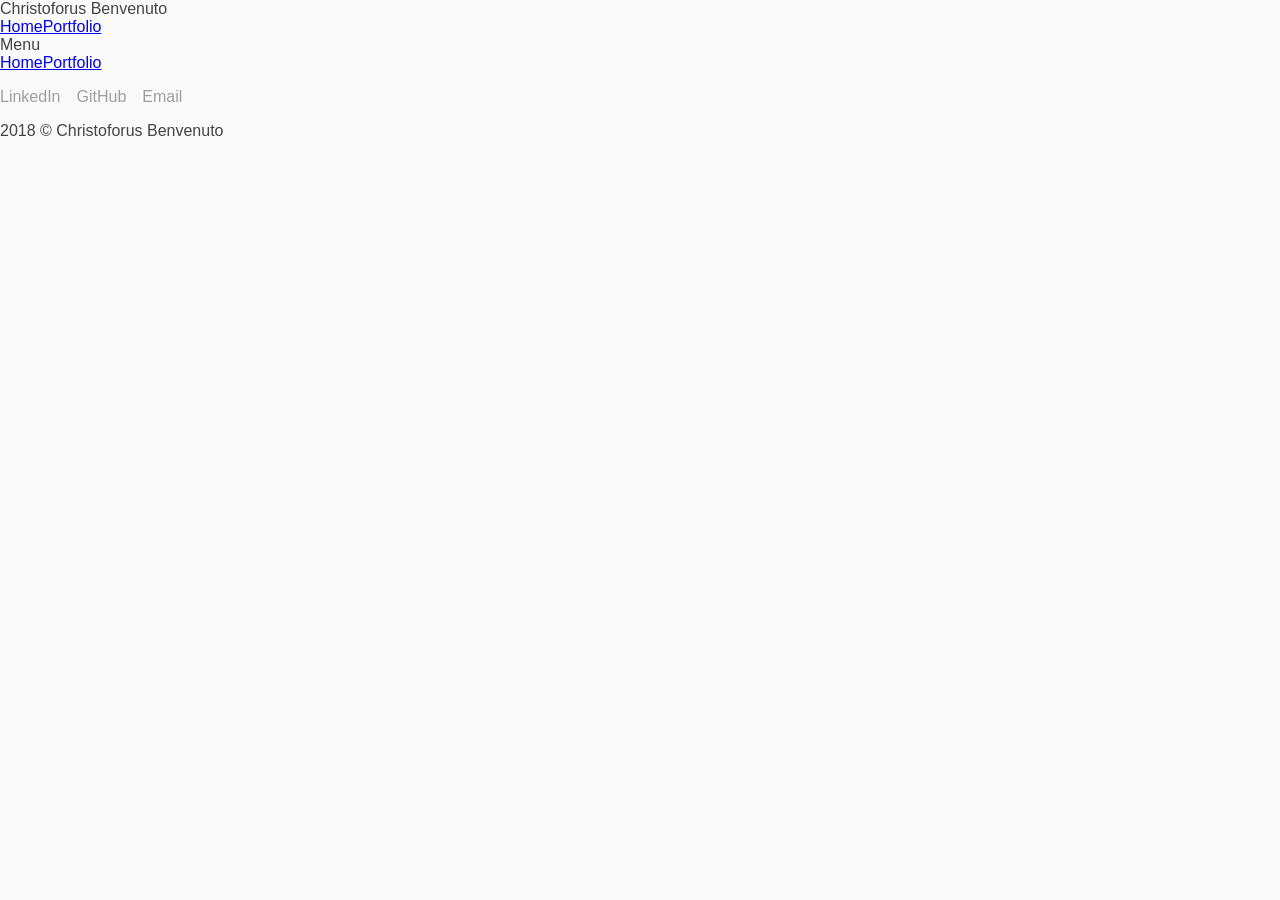
==== index.html @ 1dd7397f "feat: add initial build" ====
<!DOCTYPE html><html lang="en"><head><meta charset="utf-8"><title>C. Benvenuto</title><meta name="viewport" content="width=device-width,initial-scale=1"><meta name="mobile-web-app-capable" content="yes"><meta name="apple-mobile-web-app-capable" content="yes"><link rel="manifest" href="/manifest.json"><meta name="theme-color" content="#BF360C"><link rel="shortcut icon" href="/favicon.ico"><link href="/style.23d92.css" rel="stylesheet"></head><body><div id="app"><div class="mdl-layout mdl-js-layout mdl-layout--fixed-header"><header class="header__2isiY mdl-layout__header"><div class="mdl-layout__header-row"><span class="mdl-layout-title">Christoforus Benvenuto</span><div class="mdl-layout-spacer"></div><nav class="mdl-navigation mdl-layout--large-screen-only"><a href="/" class="mdl-navigation__link active">Home</a><a href="/portfolio" class="mdl-navigation__link">Portfolio</a></nav></div></header><div class="drawer__2vmbW mdl-layout__drawer"><span class="mdl-layout-title">Menu</span><nav class="mdl-navigation"><a href="/" class="mdl-navigation__link active">Home</a><a href="/portfolio" class="mdl-navigation__link">Portfolio</a></nav></div><main class="content__1Eh31 mdl-layout__content"><div class="home__MseGd"><h2></h2><h2><div></div><div></div></h2><div class="homeActions__1xoIR"><a href="/portfolio" class><button class="button__jQNF7 undefined mdl-button mdl-js-button mdl-button--raised mdl-button--colored">View Portfolio</button></a><a href="/assets/documents/resume.pdf" target="_blank" rel="noopener noreferrer"><button class="button__jQNF7 undefined mdl-button mdl-js-button mdl-button--raised mdl-button--colored">View Resume</button></a></div></div></main><footer class="footer__32rMb mdl-mega-footer"><div class="mdl-mega-footer__top-section"><div class="mdl-mega-footer__left-section"><a href="https://www.linkedin.com/in/cbenv" target="_blank" rel="noopener noreferrer">LinkedIn</a><a href="https://github.com/cbenv" target="_blank" rel="noopener noreferrer">GitHub</a><a href="mailto:christoforus@benvenuto.me">Email</a></div><div class="mdl-mega-footer__right-section">2018 © Christoforus Benvenuto</div></div></footer></div></div><script defer="defer" src="/bundle.7f06c.js"></script><script>window.fetch||document.write('<script src="/polyfills.62061.js"><\/script>')</script></body></html>
---- style.23d92.css ----
body,html{height:100%;width:100%;padding:0;margin:0;background:#fafafa;font-family:Helvetica Neue,arial,sans-serif;font-weight:400;color:#444;-webkit-font-smoothing:antialiased;-moz-osx-font-smoothing:grayscale}*{-webkit-box-sizing:border-box;box-sizing:border-box}#app{height:100%}.header__2isiY.mdl-layout__header a.active,.header__2isiY.mdl-layout__header a:hover{background-color:rgba(0,0,0,.2)}.header__2isiY.mdl-layout__header a.active{background-color:rgba(0,0,0,.4)}.drawer__2vmbW.mdl-layout__drawer .active{background-color:#e0e0e0}.footer__32rMb.mdl-mega-footer .mdl-mega-footer__left-section a{margin-right:16px;text-decoration:none;color:#9e9e9e}.footer__32rMb.mdl-mega-footer .mdl-mega-footer__right-section{margin-bottom:0}@media screen and (min-width:760px){.footer__32rMb.mdl-mega-footer .mdl-mega-footer__left-section,.footer__32rMb.mdl-mega-footer .mdl-mega-footer__right-section{margin-top:16px;margin-bottom:16px}}@media screen and (min-width:1025px){.content__1Eh31.mdl-layout__content{width:984px;margin:auto}}.home__MseGd{padding:20px;width:100%;margin:0;position:absolute;top:50%;left:50%;-webkit-transform:translate(-50%,-50%);-ms-transform:translate(-50%,-50%);transform:translate(-50%,-50%)}.homeActions__1xoIR{-webkit-transition:opacity 1.2s;transition:opacity 1.2s;opacity:0}.homeActions__1xoIR .mdl-button{margin-right:12px}.card__2a8Ev.mdl-card{width:100%;margin-bottom:16px;min-height:unset}.card__2a8Ev.mdl-card .mdl-card__title a{text-decoration:none}.card__2a8Ev.mdl-card .mdl-card__chips{padding:0 16px}.card__2a8Ev.mdl-card .mdl-card__supporting-text{width:100%}.chip__2MYTV.mdl-chip{margin-right:6px}.portfolio__2ny0K{padding:20px;min-height:100%;width:100%}.portfolio__2ny0K .viewResumeButton__2ju3r{display:block;margin-left:auto;margin-right:0}.portfolio__2ny0K .viewResumeLink__306VG{text-decoration:none}
/*# sourceMappingURL=style.23d92.css.map*/
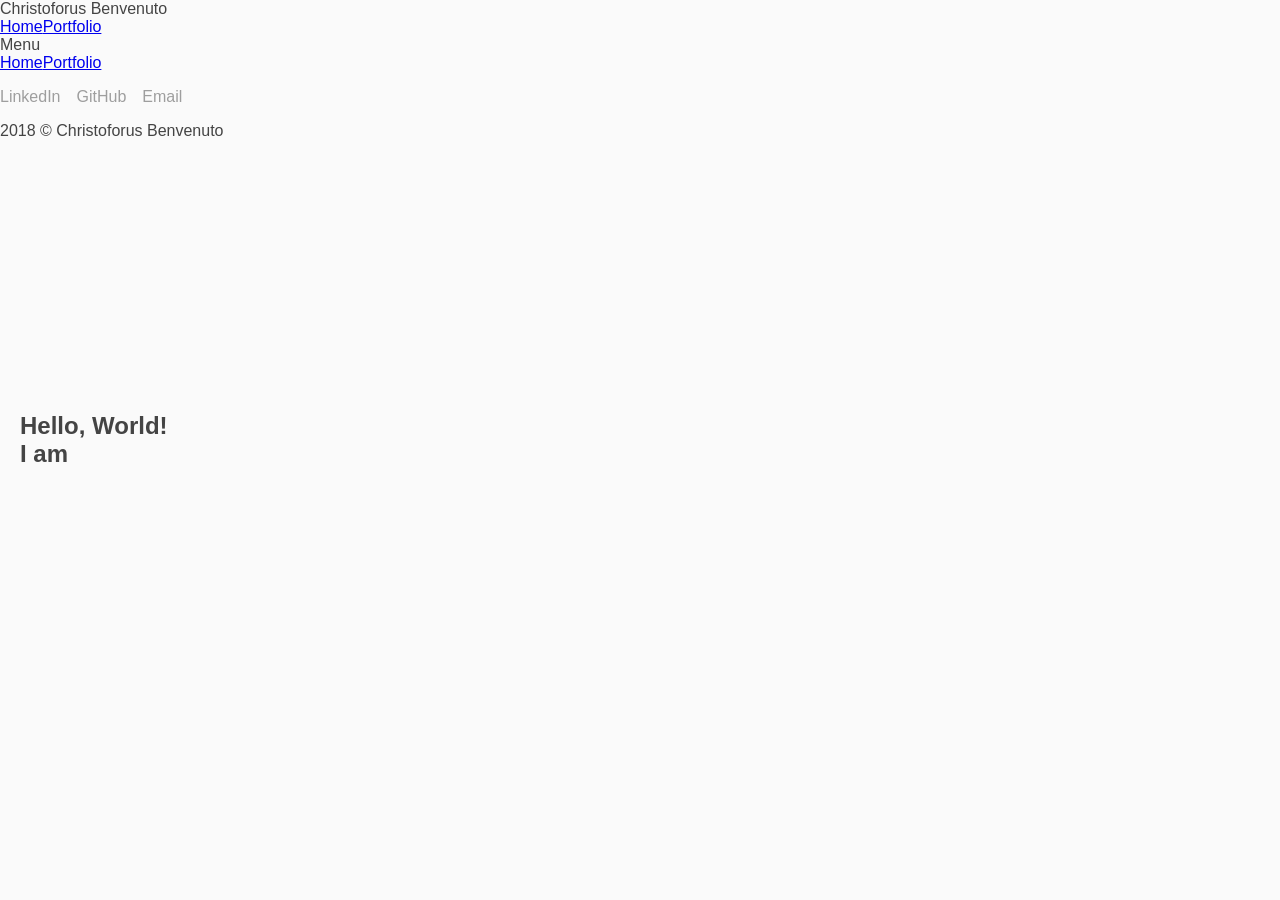
==== commit 1314808b: "feat: update version" ====
--- a/index.html
+++ b/index.html
@@ -1 +1 @@
-<!DOCTYPE html><html lang="en"><head><meta charset="utf-8"><title>C. Benvenuto</title><meta name="viewport" content="width=device-width,initial-scale=1"><meta name="mobile-web-app-capable" content="yes"><meta name="apple-mobile-web-app-capable" content="yes"><link rel="manifest" href="/manifest.json"><meta name="theme-color" content="#BF360C"><link rel="shortcut icon" href="/favicon.ico"><link href="/style.23d92.css" rel="stylesheet"></head><body><div id="app"><div class="mdl-layout mdl-js-layout mdl-layout--fixed-header"><header class="header__2isiY mdl-layout__header"><div class="mdl-layout__header-row"><span class="mdl-layout-title">Christoforus Benvenuto</span><div class="mdl-layout-spacer"></div><nav class="mdl-navigation mdl-layout--large-screen-only"><a href="/" class="mdl-navigation__link active">Home</a><a href="/portfolio" class="mdl-navigation__link">Portfolio</a></nav></div></header><div class="drawer__2vmbW mdl-layout__drawer"><span class="mdl-layout-title">Menu</span><nav class="mdl-navigation"><a href="/" class="mdl-navigation__link active">Home</a><a href="/portfolio" class="mdl-navigation__link">Portfolio</a></nav></div><main class="content__1Eh31 mdl-layout__content"><div class="home__MseGd"><h2></h2><h2><div></div><div></div></h2><div class="homeActions__1xoIR"><a href="/portfolio" class><button class="button__jQNF7 undefined mdl-button mdl-js-button mdl-button--raised mdl-button--colored">View Portfolio</button></a><a href="/assets/documents/resume.pdf" target="_blank" rel="noopener noreferrer"><button class="button__jQNF7 undefined mdl-button mdl-js-button mdl-button--raised mdl-button--colored">View Resume</button></a></div></div></main><footer class="footer__32rMb mdl-mega-footer"><div class="mdl-mega-footer__top-section"><div class="mdl-mega-footer__left-section"><a href="https://www.linkedin.com/in/cbenv" target="_blank" rel="noopener noreferrer">LinkedIn</a><a href="https://github.com/cbenv" target="_blank" rel="noopener noreferrer">GitHub</a><a href="mailto:christoforus@benvenuto.me">Email</a></div><div class="mdl-mega-footer__right-section">2018 © Christoforus Benvenuto</div></div></footer></div></div><script defer="defer" src="/bundle.7f06c.js"></script><script>window.fetch||document.write('<script src="/polyfills.62061.js"><\/script>')</script></body></html>+<!DOCTYPE html><html lang="en"><head><meta charset="utf-8"><title>C. Benvenuto</title><meta name="viewport" content="width=device-width,initial-scale=1"><meta name="mobile-web-app-capable" content="yes"><meta name="apple-mobile-web-app-capable" content="yes"><link rel="manifest" href="/manifest.json"><meta name="theme-color" content="#BF360C"><link rel="shortcut icon" href="/favicon.ico"><link href="/style.23d92.css" rel="stylesheet"></head><body><div id="app"><div class="mdl-layout mdl-js-layout mdl-layout--fixed-header"><header class="header__2isiY mdl-layout__header"><div class="mdl-layout__header-row"><span class="mdl-layout-title">Christoforus Benvenuto</span><div class="mdl-layout-spacer"></div><nav class="mdl-navigation mdl-layout--large-screen-only"><a href="/" class="mdl-navigation__link active">Home</a><a href="/portfolio" class="mdl-navigation__link">Portfolio</a></nav></div></header><div class="drawer__2vmbW mdl-layout__drawer"><span class="mdl-layout-title">Menu</span><nav class="mdl-navigation"><a href="/" class="mdl-navigation__link active">Home</a><a href="/portfolio" class="mdl-navigation__link">Portfolio</a></nav></div><main class="content__1Eh31 mdl-layout__content"><div class="home__MseGd"><h2></h2><h2><div></div><div></div></h2><div class="homeActions__1xoIR"><a href="/portfolio" class><button class="button__jQNF7 undefined mdl-button mdl-js-button mdl-button--raised mdl-button--colored">View Portfolio</button></a><a href="/assets/documents/resume.pdf" target="_blank" rel="noopener noreferrer"><button class="button__jQNF7 undefined mdl-button mdl-js-button mdl-button--raised mdl-button--colored">View Resume</button></a></div></div></main><footer class="footer__32rMb mdl-mega-footer"><div class="mdl-mega-footer__top-section"><div class="mdl-mega-footer__left-section"><a href="https://www.linkedin.com/in/cbenv" target="_blank" rel="noopener noreferrer">LinkedIn</a><a href="https://github.com/cbenv" target="_blank" rel="noopener noreferrer">GitHub</a><a href="mailto:christoforus@benvenuto.me">Email</a></div><div class="mdl-mega-footer__right-section">2018 © Christoforus Benvenuto</div></div></footer></div></div><script defer="defer" src="/bundle.89a62.js"></script><script>window.fetch||document.write('<script src="/polyfills.62061.js"><\/script>')</script></body></html>
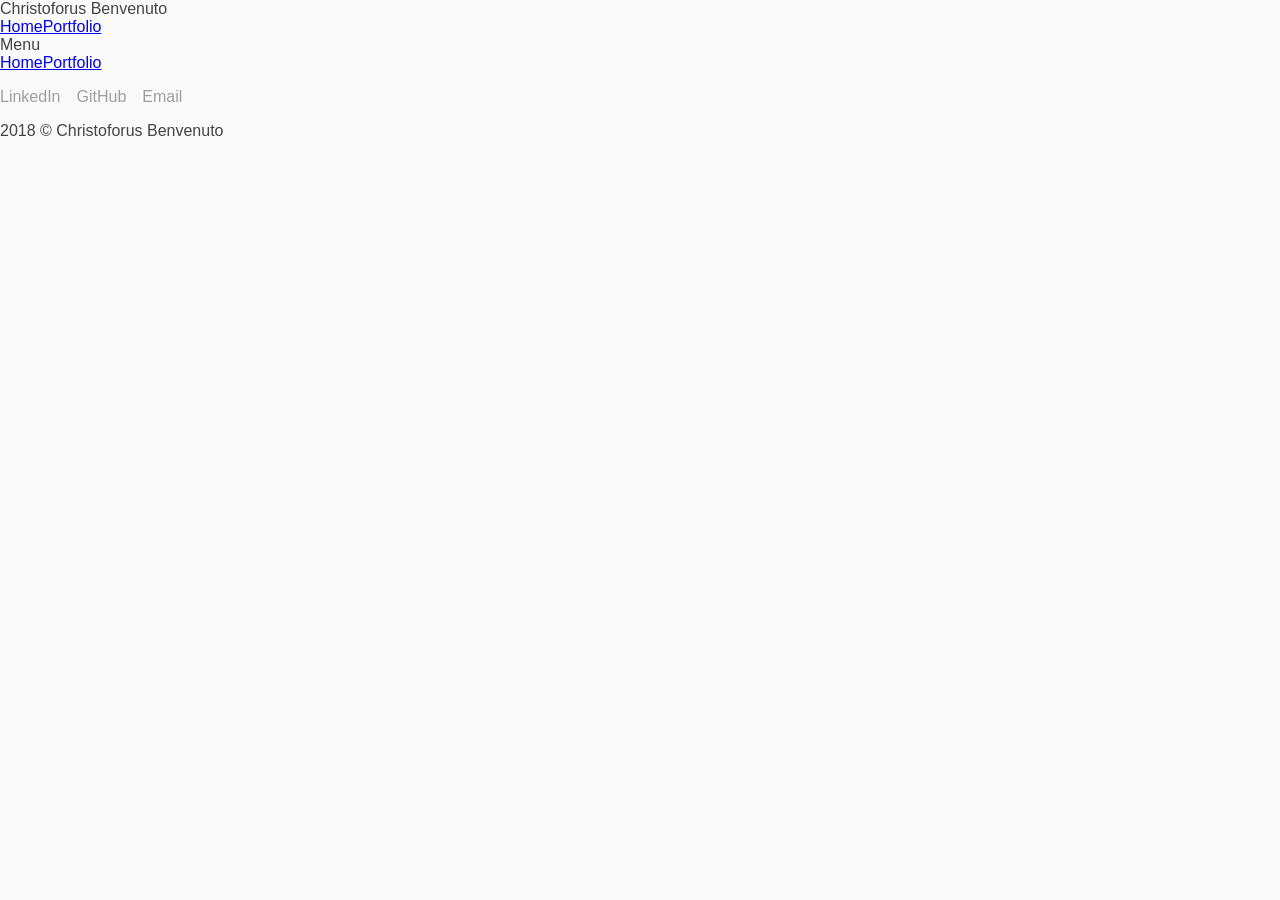
==== commit 5308c9f6: "feat: update version" ====
--- a/index.html
+++ b/index.html
@@ -1 +1 @@
-<!DOCTYPE html><html lang="en"><head><meta charset="utf-8"><title>C. Benvenuto</title><meta name="viewport" content="width=device-width,initial-scale=1"><meta name="mobile-web-app-capable" content="yes"><meta name="apple-mobile-web-app-capable" content="yes"><link rel="manifest" href="/manifest.json"><meta name="theme-color" content="#BF360C"><link rel="shortcut icon" href="/favicon.ico"><link href="/style.23d92.css" rel="stylesheet"></head><body><div id="app"><div class="mdl-layout mdl-js-layout mdl-layout--fixed-header"><header class="header__2isiY mdl-layout__header"><div class="mdl-layout__header-row"><span class="mdl-layout-title">Christoforus Benvenuto</span><div class="mdl-layout-spacer"></div><nav class="mdl-navigation mdl-layout--large-screen-only"><a href="/" class="mdl-navigation__link active">Home</a><a href="/portfolio" class="mdl-navigation__link">Portfolio</a></nav></div></header><div class="drawer__2vmbW mdl-layout__drawer"><span class="mdl-layout-title">Menu</span><nav class="mdl-navigation"><a href="/" class="mdl-navigation__link active">Home</a><a href="/portfolio" class="mdl-navigation__link">Portfolio</a></nav></div><main class="content__1Eh31 mdl-layout__content"><div class="home__MseGd"><h2></h2><h2><div></div><div></div></h2><div class="homeActions__1xoIR"><a href="/portfolio" class><button class="button__jQNF7 undefined mdl-button mdl-js-button mdl-button--raised mdl-button--colored">View Portfolio</button></a><a href="/assets/documents/resume.pdf" target="_blank" rel="noopener noreferrer"><button class="button__jQNF7 undefined mdl-button mdl-js-button mdl-button--raised mdl-button--colored">View Resume</button></a></div></div></main><footer class="footer__32rMb mdl-mega-footer"><div class="mdl-mega-footer__top-section"><div class="mdl-mega-footer__left-section"><a href="https://www.linkedin.com/in/cbenv" target="_blank" rel="noopener noreferrer">LinkedIn</a><a href="https://github.com/cbenv" target="_blank" rel="noopener noreferrer">GitHub</a><a href="mailto:christoforus@benvenuto.me">Email</a></div><div class="mdl-mega-footer__right-section">2018 © Christoforus Benvenuto</div></div></footer></div></div><script defer="defer" src="/bundle.89a62.js"></script><script>window.fetch||document.write('<script src="/polyfills.62061.js"><\/script>')</script></body></html>+<!DOCTYPE html><html lang="en"><head><meta charset="utf-8"><title>Christoforus J. Benvenuto</title><meta name="viewport" content="width=device-width,initial-scale=1"><meta name="mobile-web-app-capable" content="yes"><meta name="apple-mobile-web-app-capable" content="yes"><link rel="manifest" href="/manifest.json"><meta name="theme-color" content="#00675B"><link rel="shortcut icon" href="/favicon.ico"><link href="/style.23d92.css" rel="stylesheet"></head><body><div id="app"><div class="mdl-layout mdl-js-layout mdl-layout--fixed-header"><header class="header__2isiY mdl-layout__header"><div class="mdl-layout__header-row"><span class="mdl-layout-title">Christoforus Benvenuto</span><div class="mdl-layout-spacer"></div><nav class="mdl-navigation mdl-layout--large-screen-only"><a href="/" class="mdl-navigation__link active">Home</a><a href="/portfolio" class="mdl-navigation__link">Portfolio</a></nav></div></header><div class="drawer__2vmbW mdl-layout__drawer"><span class="mdl-layout-title">Menu</span><nav class="mdl-navigation"><a href="/" class="mdl-navigation__link active">Home</a><a href="/portfolio" class="mdl-navigation__link">Portfolio</a></nav></div><main class="content__1Eh31 mdl-layout__content"><div class="home__MseGd"><h2></h2><h2><div></div><div></div></h2><div class="homeActions__1xoIR"><a href="/portfolio" class><button class="button__jQNF7 undefined mdl-button mdl-js-button mdl-button--raised mdl-button--colored">View Portfolio</button></a><a href="/assets/documents/resume.pdf" target="_blank" rel="noopener noreferrer"><button class="button__jQNF7 undefined mdl-button mdl-js-button mdl-button--raised mdl-button--colored">View Resume</button></a></div></div></main><footer class="footer__32rMb mdl-mega-footer"><div class="mdl-mega-footer__top-section"><div class="mdl-mega-footer__left-section"><a href="https://www.linkedin.com/in/cbenv" target="_blank" rel="noopener noreferrer">LinkedIn</a><a href="https://github.com/cbenv" target="_blank" rel="noopener noreferrer">GitHub</a><a href="mailto:christoforus@benvenuto.me">Email</a></div><div class="mdl-mega-footer__right-section">2018 © Christoforus Benvenuto</div></div></footer></div></div><script defer="defer" src="/bundle.7f06c.js"></script><script>window.fetch||document.write('<script src="/polyfills.62061.js"><\/script>')</script></body></html>
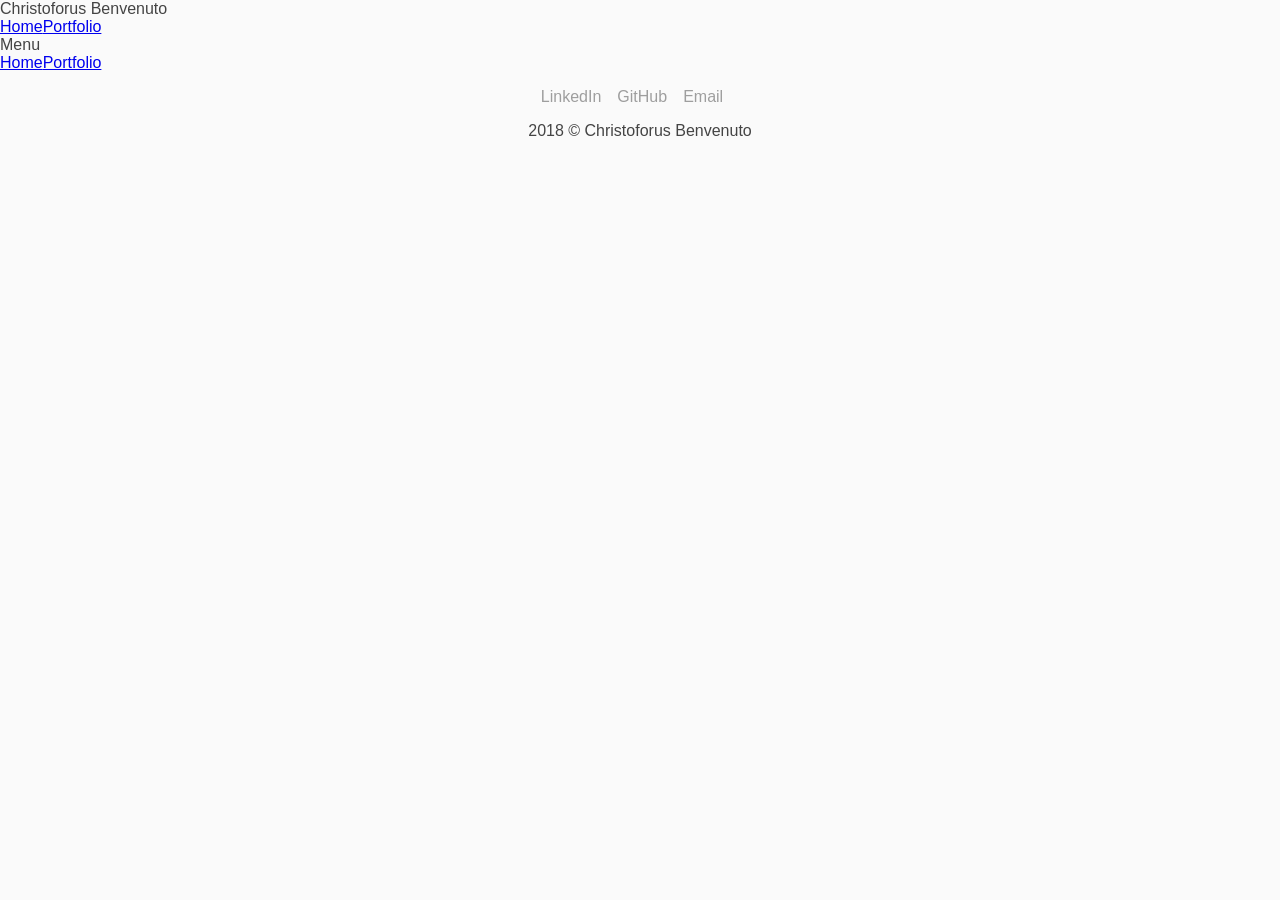
==== commit c05ee220: "feat: update version" ====
--- a/index.html
+++ b/index.html
@@ -1 +1 @@
-<!DOCTYPE html><html lang="en"><head><meta charset="utf-8"><title>Christoforus J. Benvenuto</title><meta name="viewport" content="width=device-width,initial-scale=1"><meta name="mobile-web-app-capable" content="yes"><meta name="apple-mobile-web-app-capable" content="yes"><link rel="manifest" href="/manifest.json"><meta name="theme-color" content="#00675B"><link rel="shortcut icon" href="/favicon.ico"><link href="/style.23d92.css" rel="stylesheet"></head><body><div id="app"><div class="mdl-layout mdl-js-layout mdl-layout--fixed-header"><header class="header__2isiY mdl-layout__header"><div class="mdl-layout__header-row"><span class="mdl-layout-title">Christoforus Benvenuto</span><div class="mdl-layout-spacer"></div><nav class="mdl-navigation mdl-layout--large-screen-only"><a href="/" class="mdl-navigation__link active">Home</a><a href="/portfolio" class="mdl-navigation__link">Portfolio</a></nav></div></header><div class="drawer__2vmbW mdl-layout__drawer"><span class="mdl-layout-title">Menu</span><nav class="mdl-navigation"><a href="/" class="mdl-navigation__link active">Home</a><a href="/portfolio" class="mdl-navigation__link">Portfolio</a></nav></div><main class="content__1Eh31 mdl-layout__content"><div class="home__MseGd"><h2></h2><h2><div></div><div></div></h2><div class="homeActions__1xoIR"><a href="/portfolio" class><button class="button__jQNF7 undefined mdl-button mdl-js-button mdl-button--raised mdl-button--colored">View Portfolio</button></a><a href="/assets/documents/resume.pdf" target="_blank" rel="noopener noreferrer"><button class="button__jQNF7 undefined mdl-button mdl-js-button mdl-button--raised mdl-button--colored">View Resume</button></a></div></div></main><footer class="footer__32rMb mdl-mega-footer"><div class="mdl-mega-footer__top-section"><div class="mdl-mega-footer__left-section"><a href="https://www.linkedin.com/in/cbenv" target="_blank" rel="noopener noreferrer">LinkedIn</a><a href="https://github.com/cbenv" target="_blank" rel="noopener noreferrer">GitHub</a><a href="mailto:christoforus@benvenuto.me">Email</a></div><div class="mdl-mega-footer__right-section">2018 © Christoforus Benvenuto</div></div></footer></div></div><script defer="defer" src="/bundle.7f06c.js"></script><script>window.fetch||document.write('<script src="/polyfills.62061.js"><\/script>')</script></body></html>+<!DOCTYPE html><html lang="en"><head><meta charset="utf-8"><title>Christoforus J. Benvenuto</title><meta name="viewport" content="width=device-width,initial-scale=1"><meta name="mobile-web-app-capable" content="yes"><meta name="apple-mobile-web-app-capable" content="yes"><link rel="manifest" href="/manifest.json"><meta name="theme-color" content="#00675B"><link rel="shortcut icon" href="/favicon.ico"><link href="/style.19bbc.css" rel="stylesheet"></head><body><div id="app"><div class="mdl-layout mdl-js-layout mdl-layout--fixed-header"><header class="header__2isiY mdl-layout__header"><div class="mdl-layout__header-row"><span class="mdl-layout-title">Christoforus Benvenuto</span><div class="mdl-layout-spacer"></div><nav class="mdl-navigation mdl-layout--large-screen-only"><a href="/" class="mdl-navigation__link active">Home</a><a href="/portfolio" class="mdl-navigation__link">Portfolio</a></nav></div></header><div class="drawer__2vmbW mdl-layout__drawer"><span class="mdl-layout-title">Menu</span><nav class="mdl-navigation"><a href="/" class="mdl-navigation__link active">Home</a><a href="/portfolio" class="mdl-navigation__link">Portfolio</a></nav></div><main class="content__1Eh31 mdl-layout__content"><div class="home__MseGd"><h2></h2><h2><div></div><div></div></h2><div class="homeActions__1xoIR"><a href="/portfolio" class><button class="button__jQNF7 undefined mdl-button mdl-js-button mdl-button--raised mdl-button--colored">View Portfolio</button></a><a href="/assets/documents/resume.pdf" target="_blank" rel="noopener noreferrer"><button class="button__jQNF7 undefined mdl-button mdl-js-button mdl-button--raised mdl-button--colored">View Resume</button></a></div></div></main><footer class="footer__32rMb mdl-mega-footer"><div class="mdl-mega-footer__top-section"><div class="mdl-mega-footer__left-section"><a href="https://www.linkedin.com/in/cbenv" target="_blank" rel="noopener noreferrer">LinkedIn</a><a href="https://github.com/cbenv" target="_blank" rel="noopener noreferrer">GitHub</a><a href="mailto:christoforus@benvenuto.me">Email</a></div><div class="mdl-mega-footer__right-section">2018 © Christoforus Benvenuto</div></div></footer></div></div><script defer="defer" src="/bundle.7f06c.js"></script><script>window.fetch||document.write('<script src="/polyfills.62061.js"><\/script>')</script></body></html>
--- a/style.19bbc.css
+++ b/style.19bbc.css
@@ -0,0 +1,2 @@
+body,html{height:100%;width:100%;padding:0;margin:0;background:#fafafa;font-family:Helvetica Neue,arial,sans-serif;font-weight:400;color:#444;-webkit-font-smoothing:antialiased;-moz-osx-font-smoothing:grayscale}*{-webkit-box-sizing:border-box;box-sizing:border-box}#app{height:100%}.header__2isiY.mdl-layout__header a.active,.header__2isiY.mdl-layout__header a:hover{background-color:rgba(0,0,0,.2)}.header__2isiY.mdl-layout__header a.active{background-color:rgba(0,0,0,.4)}.drawer__2vmbW.mdl-layout__drawer .active{background-color:#e0e0e0}.footer__32rMb.mdl-mega-footer .mdl-mega-footer__left-section,.footer__32rMb.mdl-mega-footer .mdl-mega-footer__right-section{text-align:center}.footer__32rMb.mdl-mega-footer .mdl-mega-footer__left-section a{margin-right:16px;text-decoration:none;color:#9e9e9e}.footer__32rMb.mdl-mega-footer .mdl-mega-footer__right-section{margin-bottom:0}@media screen and (min-width:760px){.footer__32rMb.mdl-mega-footer .mdl-mega-footer__left-section,.footer__32rMb.mdl-mega-footer .mdl-mega-footer__right-section{margin-top:16px;margin-bottom:16px}}@media screen and (min-width:1025px){.content__1Eh31.mdl-layout__content{width:984px;margin:auto}}.home__MseGd{padding:20px;width:100%;margin:0;position:absolute;top:50%;left:50%;-webkit-transform:translate(-50%,-50%);-ms-transform:translate(-50%,-50%);transform:translate(-50%,-50%)}.homeActions__1xoIR{-webkit-transition:opacity 1.2s;transition:opacity 1.2s;opacity:0}.homeActions__1xoIR .mdl-button{margin-right:12px}.card__2a8Ev.mdl-card{width:100%;margin-bottom:16px;min-height:unset}.card__2a8Ev.mdl-card .mdl-card__title a{text-decoration:none}.card__2a8Ev.mdl-card .mdl-card__chips{padding:0 16px}.card__2a8Ev.mdl-card .mdl-card__supporting-text{width:100%}.chip__2MYTV.mdl-chip{margin-right:6px}.portfolio__2ny0K{padding:20px;min-height:100%;width:100%}.portfolio__2ny0K .viewResumeButton__2ju3r{display:block;margin-left:auto;margin-right:0}.portfolio__2ny0K .viewResumeLink__306VG{text-decoration:none}
+/*# sourceMappingURL=style.19bbc.css.map*/
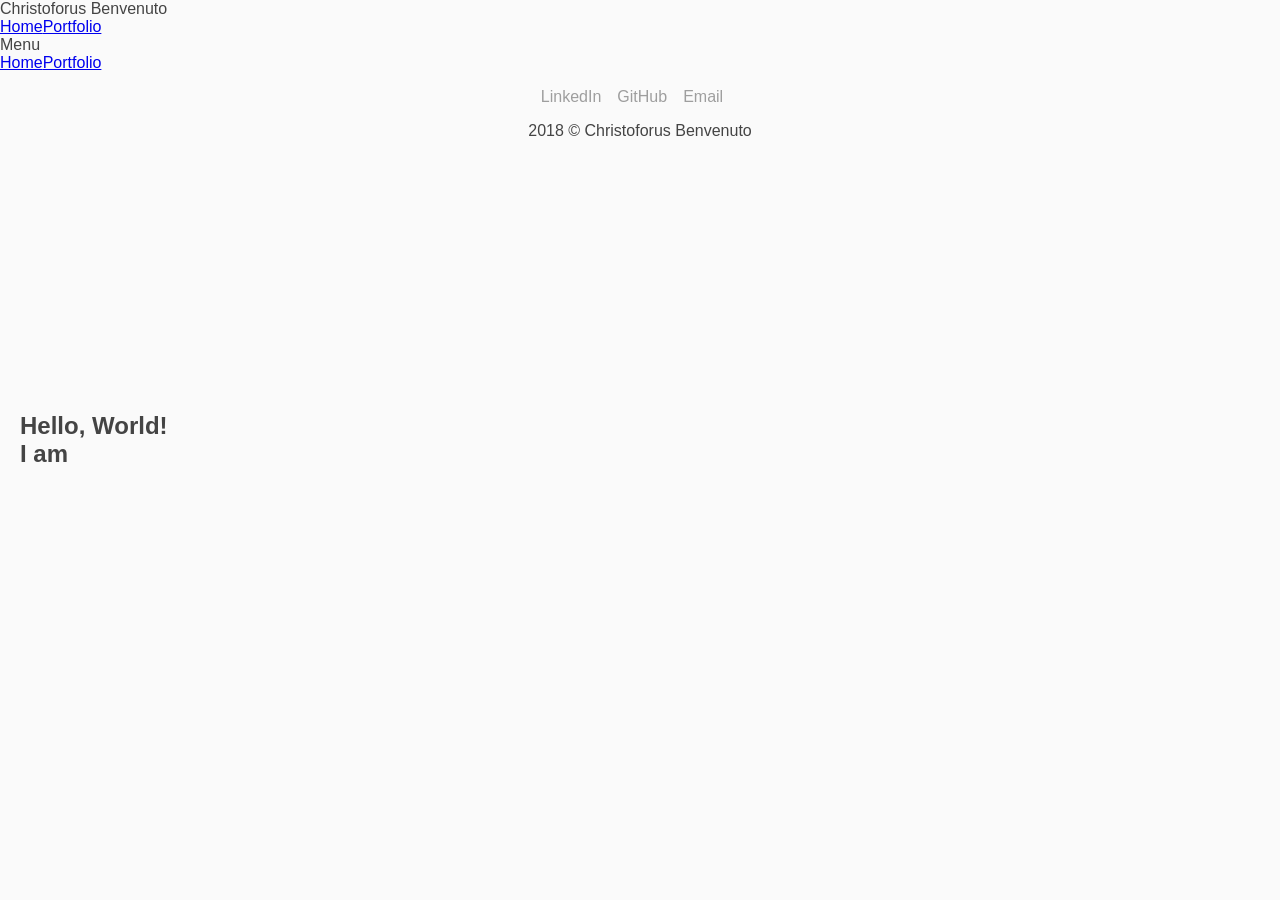
==== commit 0eb42ef1: "feat: update version" ====
--- a/index.html
+++ b/index.html
@@ -1 +1 @@
-<!DOCTYPE html><html lang="en"><head><meta charset="utf-8"><title>Christoforus J. Benvenuto</title><meta name="viewport" content="width=device-width,initial-scale=1"><meta name="mobile-web-app-capable" content="yes"><meta name="apple-mobile-web-app-capable" content="yes"><link rel="manifest" href="/manifest.json"><meta name="theme-color" content="#00675B"><link rel="shortcut icon" href="/favicon.ico"><link href="/style.19bbc.css" rel="stylesheet"></head><body><div id="app"><div class="mdl-layout mdl-js-layout mdl-layout--fixed-header"><header class="header__2isiY mdl-layout__header"><div class="mdl-layout__header-row"><span class="mdl-layout-title">Christoforus Benvenuto</span><div class="mdl-layout-spacer"></div><nav class="mdl-navigation mdl-layout--large-screen-only"><a href="/" class="mdl-navigation__link active">Home</a><a href="/portfolio" class="mdl-navigation__link">Portfolio</a></nav></div></header><div class="drawer__2vmbW mdl-layout__drawer"><span class="mdl-layout-title">Menu</span><nav class="mdl-navigation"><a href="/" class="mdl-navigation__link active">Home</a><a href="/portfolio" class="mdl-navigation__link">Portfolio</a></nav></div><main class="content__1Eh31 mdl-layout__content"><div class="home__MseGd"><h2></h2><h2><div></div><div></div></h2><div class="homeActions__1xoIR"><a href="/portfolio" class><button class="button__jQNF7 undefined mdl-button mdl-js-button mdl-button--raised mdl-button--colored">View Portfolio</button></a><a href="/assets/documents/resume.pdf" target="_blank" rel="noopener noreferrer"><button class="button__jQNF7 undefined mdl-button mdl-js-button mdl-button--raised mdl-button--colored">View Resume</button></a></div></div></main><footer class="footer__32rMb mdl-mega-footer"><div class="mdl-mega-footer__top-section"><div class="mdl-mega-footer__left-section"><a href="https://www.linkedin.com/in/cbenv" target="_blank" rel="noopener noreferrer">LinkedIn</a><a href="https://github.com/cbenv" target="_blank" rel="noopener noreferrer">GitHub</a><a href="mailto:christoforus@benvenuto.me">Email</a></div><div class="mdl-mega-footer__right-section">2018 © Christoforus Benvenuto</div></div></footer></div></div><script defer="defer" src="/bundle.7f06c.js"></script><script>window.fetch||document.write('<script src="/polyfills.62061.js"><\/script>')</script></body></html>+<!DOCTYPE html><html lang="en"><head><meta charset="utf-8"><title>Christoforus J. Benvenuto</title><meta name="viewport" content="width=device-width,initial-scale=1"><meta name="mobile-web-app-capable" content="yes"><meta name="apple-mobile-web-app-capable" content="yes"><link rel="manifest" href="/manifest.json"><meta name="theme-color" content="#00675B"><link rel="shortcut icon" href="/favicon.ico"><link href="/style.19bbc.css" rel="stylesheet"></head><body><div id="app"><div class="mdl-layout mdl-js-layout mdl-layout--fixed-header"><header class="header__2isiY mdl-layout__header"><div class="mdl-layout__header-row"><span class="mdl-layout-title">Christoforus Benvenuto</span><div class="mdl-layout-spacer"></div><nav class="mdl-navigation mdl-layout--large-screen-only"><a href="/" class="mdl-navigation__link active">Home</a><a href="/portfolio" class="mdl-navigation__link">Portfolio</a></nav></div></header><div class="drawer__2vmbW mdl-layout__drawer"><span class="mdl-layout-title">Menu</span><nav class="mdl-navigation"><a href="/" class="mdl-navigation__link active">Home</a><a href="/portfolio" class="mdl-navigation__link">Portfolio</a></nav></div><main class="content__1Eh31 mdl-layout__content"><div class="home__MseGd"><h2></h2><h2><div></div><div></div></h2><div class="homeActions__1xoIR"><a href="/portfolio" class><button class="button__jQNF7 undefined mdl-button mdl-js-button mdl-button--raised mdl-button--colored">View Portfolio</button></a><a href="/assets/documents/resume.pdf" target="_blank" rel="noopener noreferrer"><button class="button__jQNF7 undefined mdl-button mdl-js-button mdl-button--raised mdl-button--colored">View Resume</button></a></div></div></main><footer class="footer__32rMb mdl-mega-footer"><div class="mdl-mega-footer__top-section"><div class="mdl-mega-footer__left-section"><a href="https://www.linkedin.com/in/cbenv" target="_blank" rel="noopener noreferrer">LinkedIn</a><a href="https://github.com/cbenv" target="_blank" rel="noopener noreferrer">GitHub</a><a href="mailto:christoforus@benvenuto.me">Email</a></div><div class="mdl-mega-footer__right-section">2018 © Christoforus Benvenuto</div></div></footer></div></div><script defer="defer" src="/bundle.182b3.js"></script><script>window.fetch||document.write('<script src="/polyfills.62061.js"><\/script>')</script></body></html>
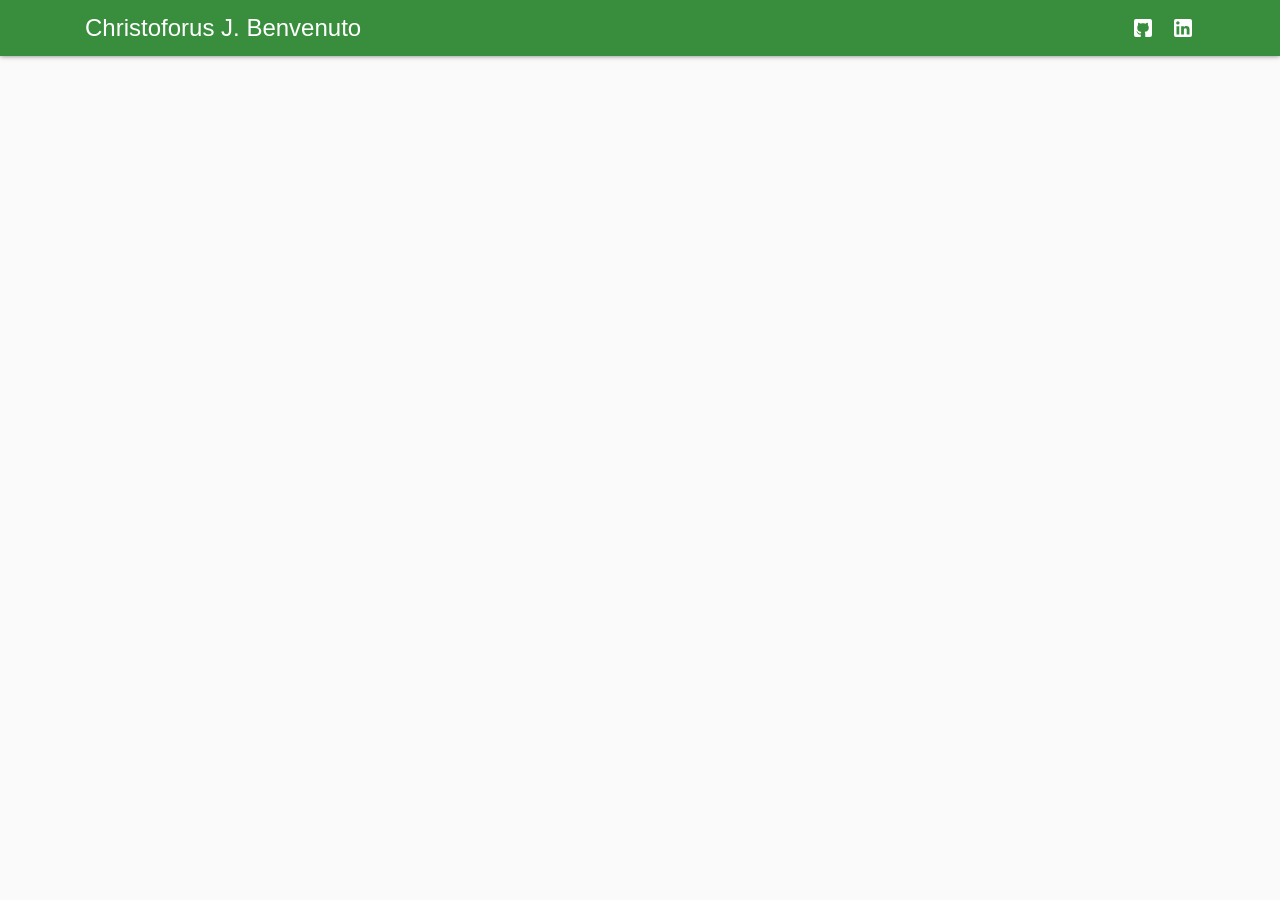
==== commit 84d3bc6e: "feat: rewrite bio" ====
--- a/index.html
+++ b/index.html
@@ -1 +1 @@
-<!DOCTYPE html><html lang="en"><head><meta charset="utf-8"><title>Christoforus J. Benvenuto</title><meta name="viewport" content="width=device-width,initial-scale=1"><meta name="mobile-web-app-capable" content="yes"><meta name="apple-mobile-web-app-capable" content="yes"><link rel="manifest" href="/manifest.json"><meta name="theme-color" content="#00675B"><link rel="shortcut icon" href="/favicon.ico"><link href="/style.19bbc.css" rel="stylesheet"></head><body><div id="app"><div class="mdl-layout mdl-js-layout mdl-layout--fixed-header"><header class="header__2isiY mdl-layout__header"><div class="mdl-layout__header-row"><span class="mdl-layout-title">Christoforus Benvenuto</span><div class="mdl-layout-spacer"></div><nav class="mdl-navigation mdl-layout--large-screen-only"><a href="/" class="mdl-navigation__link active">Home</a><a href="/portfolio" class="mdl-navigation__link">Portfolio</a></nav></div></header><div class="drawer__2vmbW mdl-layout__drawer"><span class="mdl-layout-title">Menu</span><nav class="mdl-navigation"><a href="/" class="mdl-navigation__link active">Home</a><a href="/portfolio" class="mdl-navigation__link">Portfolio</a></nav></div><main class="content__1Eh31 mdl-layout__content"><div class="home__MseGd"><h2></h2><h2><div></div><div></div></h2><div class="homeActions__1xoIR"><a href="/portfolio" class><button class="button__jQNF7 undefined mdl-button mdl-js-button mdl-button--raised mdl-button--colored">View Portfolio</button></a><a href="/assets/documents/resume.pdf" target="_blank" rel="noopener noreferrer"><button class="button__jQNF7 undefined mdl-button mdl-js-button mdl-button--raised mdl-button--colored">View Resume</button></a></div></div></main><footer class="footer__32rMb mdl-mega-footer"><div class="mdl-mega-footer__top-section"><div class="mdl-mega-footer__left-section"><a href="https://www.linkedin.com/in/cbenv" target="_blank" rel="noopener noreferrer">LinkedIn</a><a href="https://github.com/cbenv" target="_blank" rel="noopener noreferrer">GitHub</a><a href="mailto:christoforus@benvenuto.me">Email</a></div><div class="mdl-mega-footer__right-section">2018 © Christoforus Benvenuto</div></div></footer></div></div><script defer="defer" src="/bundle.182b3.js"></script><script>window.fetch||document.write('<script src="/polyfills.62061.js"><\/script>')</script></body></html>+<!DOCTYPE html><html lang="en"><head><meta charset="utf-8"><title>Christoforus Juan Benvenuto</title><meta name="viewport" content="width=device-width,initial-scale=1"><meta name="mobile-web-app-capable" content="yes"><meta name="apple-mobile-web-app-capable" content="yes"><link rel="manifest" href="/manifest.json"><meta name="theme-color" content="#673ab8"><link rel="shortcut icon" href="/favicon.ico"><link href="/style.a7858.css" rel="stylesheet"></head><body><div id="application"><header class="header__3QGkI"><div class="container__2zIUS container__1kV8t"><h1 class="brand__1YCsj">Christoforus J. Benvenuto</h1><div class="spacer__3-p0l"></div><div class="links__2vCnU"><a href="https://github.com/cbenv" target="_blank" class="link__koygZ"><svg style="width:24px;height:24px" viewBox="0 0 24 24"><path fill="#000000" d="M5,3H19A2,2 0 0,1 21,5V19A2,2 0 0,1 19,21H14.56C14.24,20.93 14.23,20.32 14.23,20.11L14.24,17.64C14.24,16.8 13.95,16.25 13.63,15.97C15.64,15.75 17.74,15 17.74,11.53C17.74,10.55 17.39,9.74 16.82,9.11C16.91,8.89 17.22,7.97 16.73,6.73C16.73,6.73 15.97,6.5 14.25,7.66C13.53,7.46 12.77,7.36 12,7.35C11.24,7.36 10.46,7.46 9.75,7.66C8.03,6.5 7.27,6.73 7.27,6.73C6.78,7.97 7.09,8.89 7.18,9.11C6.61,9.74 6.26,10.55 6.26,11.53C6.26,15 8.36,15.75 10.36,16C10.1,16.2 9.87,16.6 9.79,17.18C9.27,17.41 7.97,17.81 7.17,16.43C7.17,16.43 6.69,15.57 5.79,15.5C5.79,15.5 4.91,15.5 5.73,16.05C5.73,16.05 6.32,16.33 6.73,17.37C6.73,17.37 7.25,19.12 9.76,18.58L9.77,20.11C9.77,20.32 9.75,20.93 9.43,21H5A2,2 0 0,1 3,19V5A2,2 0 0,1 5,3Z"></path></svg></a><a href="https://www.linkedin.com/in/cbenv/" target="_blank" class="link__koygZ"><svg style="width:24px;height:24px" viewBox="0 0 24 24"><path fill="#000000" d="M19,3A2,2 0 0,1 21,5V19A2,2 0 0,1 19,21H5A2,2 0 0,1 3,19V5A2,2 0 0,1 5,3H19M18.5,18.5V13.2A3.26,3.26 0 0,0 15.24,9.94C14.39,9.94 13.4,10.46 12.92,11.24V10.13H10.13V18.5H12.92V13.57C12.92,12.8 13.54,12.17 14.31,12.17A1.4,1.4 0 0,1 15.71,13.57V18.5H18.5M6.88,8.56A1.68,1.68 0 0,0 8.56,6.88C8.56,5.95 7.81,5.19 6.88,5.19A1.69,1.69 0 0,0 5.19,6.88C5.19,7.81 5.95,8.56 6.88,8.56M8.27,18.5V10.13H5.5V18.5H8.27Z"></path></svg></a></div></div></header><div class="home__MseGd container__1kV8t"><div><h2>Experience</h2><div class="experience__2ZiOM card__2a8Ev"><div class="cardHeader__O7olh"><div><div class="position__M55GV row__1P9-N"><div class="title__Mumvi left__3omPa">Software Engineer II</div><div class="right__1rSqR">2019 - Present</div></div></div><div class="row__1P9-N"><div class="left__3omPa">Twitter</div><div class="right__1rSqR">Seattle, WA</div></div></div><div class="technologies__3emQ3"><span>Stacks: </span><span>TypeScript, React, Scala, Thrift, JavaScript, AngularJS, Ruby</span></div><ul class="duties__1hod4"><li>Build scalable and efficient systems in Scala and React to help drive efficiency and scale of operations</li><li>Drive user interfaces, distributed systems, and asynchronous programming to fight abuse, support new Twitter initiatives, managing user accounts, authorization, and troubleshooting</li><li>Perform agile development unit testing, run code reviews, and design documentation using Twitter’s best practices</li></ul></div><div class="experience__2ZiOM card__2a8Ev"><div class="cardHeader__O7olh"><div><div class="position__M55GV row__1P9-N"><div class="title__Mumvi left__3omPa">Software Engineer II</div><div class="right__1rSqR">2016 - 2019</div></div></div><div class="row__1P9-N"><div class="left__3omPa">Groupon</div><div class="right__1rSqR">Seattle, WA</div></div></div><div class="technologies__3emQ3"><span>Stacks: </span><span>JavaScript, Backbone, Preact, Node, Express, Java, SQL</span></div><ul class="duties__1hod4"><li>Developed multiple customer facing websites which serves more than 2 millions daily requests</li><li>Owned feature delivery, ranging from clarifying requirements, overseeing engineering plans, building prototypes, securing QA sign-off, to monitoring outcome</li><li>Built customer-facing third party integration interface, enabling the company to onboard partner estimated to bring in $10.6 millions annualized net operating balance</li><li>Led team in migrating services to multiple data centers for better resiliency and higher uptime</li><li>Built third party integration portal for merchants to reduce friction and increase supply, which results in estimated annual net operating balance increase of $3.0 millions</li></ul></div><div class="experience__2ZiOM card__2a8Ev"><div class="cardHeader__O7olh"><div><div class="position__M55GV row__1P9-N"><div class="title__Mumvi left__3omPa">Graduate Teaching Assistant</div><div class="right__1rSqR">2015</div></div></div><div class="row__1P9-N"><div class="left__3omPa">Northeastern University</div><div class="right__1rSqR">Seattle, WA</div></div></div><div class="technologies__3emQ3"><span>Stacks: </span><span>Racket (PLT Scheme)</span></div><ul class="duties__1hod4"><li>Assisted instructors in improving the learning experience of 30 students</li><li>Clarified and answered students' questions and provided guidance during office hours</li><li>Recorded concisely the performance and flaws of students, as well as comments and criticisms from instructors, when students demonstrate their code every week</li><li>Inputted students' scores to the grade book and ensured their consistency</li></ul></div><div class="experience__2ZiOM card__2a8Ev"><div class="cardHeader__O7olh"><div><div class="position__M55GV row__1P9-N"><div class="title__Mumvi left__3omPa">Science and Math Tutor</div><div class="right__1rSqR">2010 - 2011</div></div></div><div class="row__1P9-N"><div class="left__3omPa">Seattle Central College</div><div class="right__1rSqR">Seattle, WA</div></div></div><div class="technologies__3emQ3"><span>Stacks: </span><span>Python, Java, Mathematica</span></div><ul class="duties__1hod4"><li>Proctored examinations</li><li>Aided on average 20 students daily in Mathematics, Physics, and Computer Science with their coursework and exam preparation</li><li>Administered borrowing and returning of media required to assist students</li><li>Improved students' academic performance and learning experience</li></ul></div></div><div><h2>Education</h2><div class="diploma__1whPe card__2a8Ev"><div class="degree__3ffTL row__1P9-N"><div class="title__3GFWe left__3omPa">M.S. in Computer Science</div><div class="right__1rSqR">2016</div></div><div class="row__1P9-N"><div class="left__3omPa">Northeastern University</div><div class="right__1rSqR">Seattle, WA</div></div></div><div class="diploma__1whPe card__2a8Ev"><div class="degree__3ffTL row__1P9-N"><div class="title__3GFWe left__3omPa">B.S. in Applied and Computational Math Sciences</div><div class="right__1rSqR">2013</div></div><div class="row__1P9-N"><div class="left__3omPa">University of Washington</div><div class="right__1rSqR">Seattle, WA</div></div></div></div><div><h2>Publications</h2><div class="publication__1fI-Z card__2a8Ev"><div class="cardHeader__O7olh"><div class="row__1P9-N"><a href="assets/documents/galois.pdf" class="link__rtiwm left__3omPa" target="_blank"><div class="title__2XNfv">Galois Field in Cryptography</div></a><div class="right__1rSqR">2012</div></div></div><div>This paper introduces the basics of Galois Field as well as its implementation in storing data. It aims to show and help visualizes that storing data in Galois Fields allows for more manageable and effective data manipulation, where it focuses mainly on application in computer cryptography. Details on the algorithm for Advanced Encryption Standard (AES), which is an example of computer cryptography that utilizes Galois Field, is included.</div></div></div><div class="actionButtons__1u3Hs"><a href="assets/documents/resume.pdf" target="_blank" class="link__3xmmh"><div class="button__r4OeJ">Donwload Resume</div></a></div></div></div><script defer="defer" src="/bundle.c279a.js"></script><script>window.fetch||document.write('<script src="/polyfills.c4a62.js"><\/script>')</script></body></html>
--- a/style.a7858.css
+++ b/style.a7858.css
@@ -0,0 +1,2 @@
+body,html{height:100%;width:100%;padding:0;margin:0;background:#fafafa;font-family:Helvetica Neue,arial,sans-serif;font-weight:400;color:#444;-webkit-font-smoothing:antialiased;-moz-osx-font-smoothing:grayscale}*{-webkit-box-sizing:border-box;box-sizing:border-box}#app{height:100%}a{color:#388e3c}.container__1kV8t{width:100%;padding-right:15px;padding-left:15px;margin-right:auto;margin-left:auto}@media (min-width:576px){.container__1kV8t{max-width:540px}}@media (min-width:768px){.container__1kV8t{max-width:720px}}@media (min-width:992px){.container__1kV8t{max-width:960px}}@media (min-width:1200px){.container__1kV8t{max-width:1140px}}.header__3QGkI{position:fixed;left:0;top:0;width:100%;height:56px;background:#388e3c;-webkit-box-shadow:0 0 5px rgba(0,0,0,.5);box-shadow:0 0 5px rgba(0,0,0,.5);z-index:50}.container__2zIUS{display:-webkit-box;display:-ms-flexbox;display:flex}.container__2zIUS .brand__1YCsj{margin:0;font-size:24px;line-height:56px;font-weight:400;color:#fff}.container__2zIUS .spacer__3-p0l{-webkit-box-flex:1;-ms-flex:1;flex:1}.container__2zIUS .links__2vCnU{display:none}.container__2zIUS .links__2vCnU .link__koygZ svg{margin:16px 8px}.container__2zIUS .links__2vCnU .link__koygZ:first-child svg{margin-left:0}.container__2zIUS .links__2vCnU .link__koygZ:last-child svg{margin-right:0}.container__2zIUS .links__2vCnU svg path{fill:#fff}@media (min-width:410px){.container__2zIUS .links__2vCnU{display:block}}.card__2a8Ev{background-color:#fff;border-radius:3px;-webkit-box-shadow:0 1px 1px 0 rgba(60,64,67,.08),0 1px 3px 1px rgba(60,64,67,.16);box-shadow:0 1px 1px 0 rgba(60,64,67,.08),0 1px 3px 1px rgba(60,64,67,.16);padding:16px}.cardHeader__O7olh{margin:0;margin-bottom:8px}@media (max-width:575.98px){.card__2a8Ev{margin-left:-15px;margin-right:-15px}}.row__1P9-N{display:-webkit-box;display:-ms-flexbox;display:flex}.row__1P9-N .left__3omPa{-webkit-box-flex:1;-ms-flex:1;flex:1}.row__1P9-N .right__1rSqR{text-align:right;padding-left:16px;margin-top:auto}.experience__2ZiOM:not(:last-child){margin-bottom:16px}.position__M55GV .title__Mumvi{font-weight:700}.technologies__3emQ3{margin-bottom:4px}.duties__1hod4{-webkit-padding-start:20px;padding-inline-start:20px;margin:0}.diploma__1whPe:not(:last-child){margin-bottom:16px}.degree__3ffTL .title__3GFWe{font-weight:700}.publication__1fI-Z .title__2XNfv{font-weight:700}.publication__1fI-Z .link__rtiwm{text-decoration:none}.actionButtons__1u3Hs{padding:24px 0;display:-webkit-box;display:-ms-flexbox;display:flex;-webkit-box-orient:horizontal;-webkit-box-direction:reverse;-ms-flex-direction:row-reverse;flex-direction:row-reverse}.button__r4OeJ{padding:12px 16px;background-color:#388e3c;color:#fff;font-weight:500}.link__3xmmh:hover{text-decoration:none}.button__r4OeJ:hover{background-color:#2e7d32}.home__MseGd{padding-top:56px;min-height:100%;width:100%}
+/*# sourceMappingURL=style.a7858.css.map*/
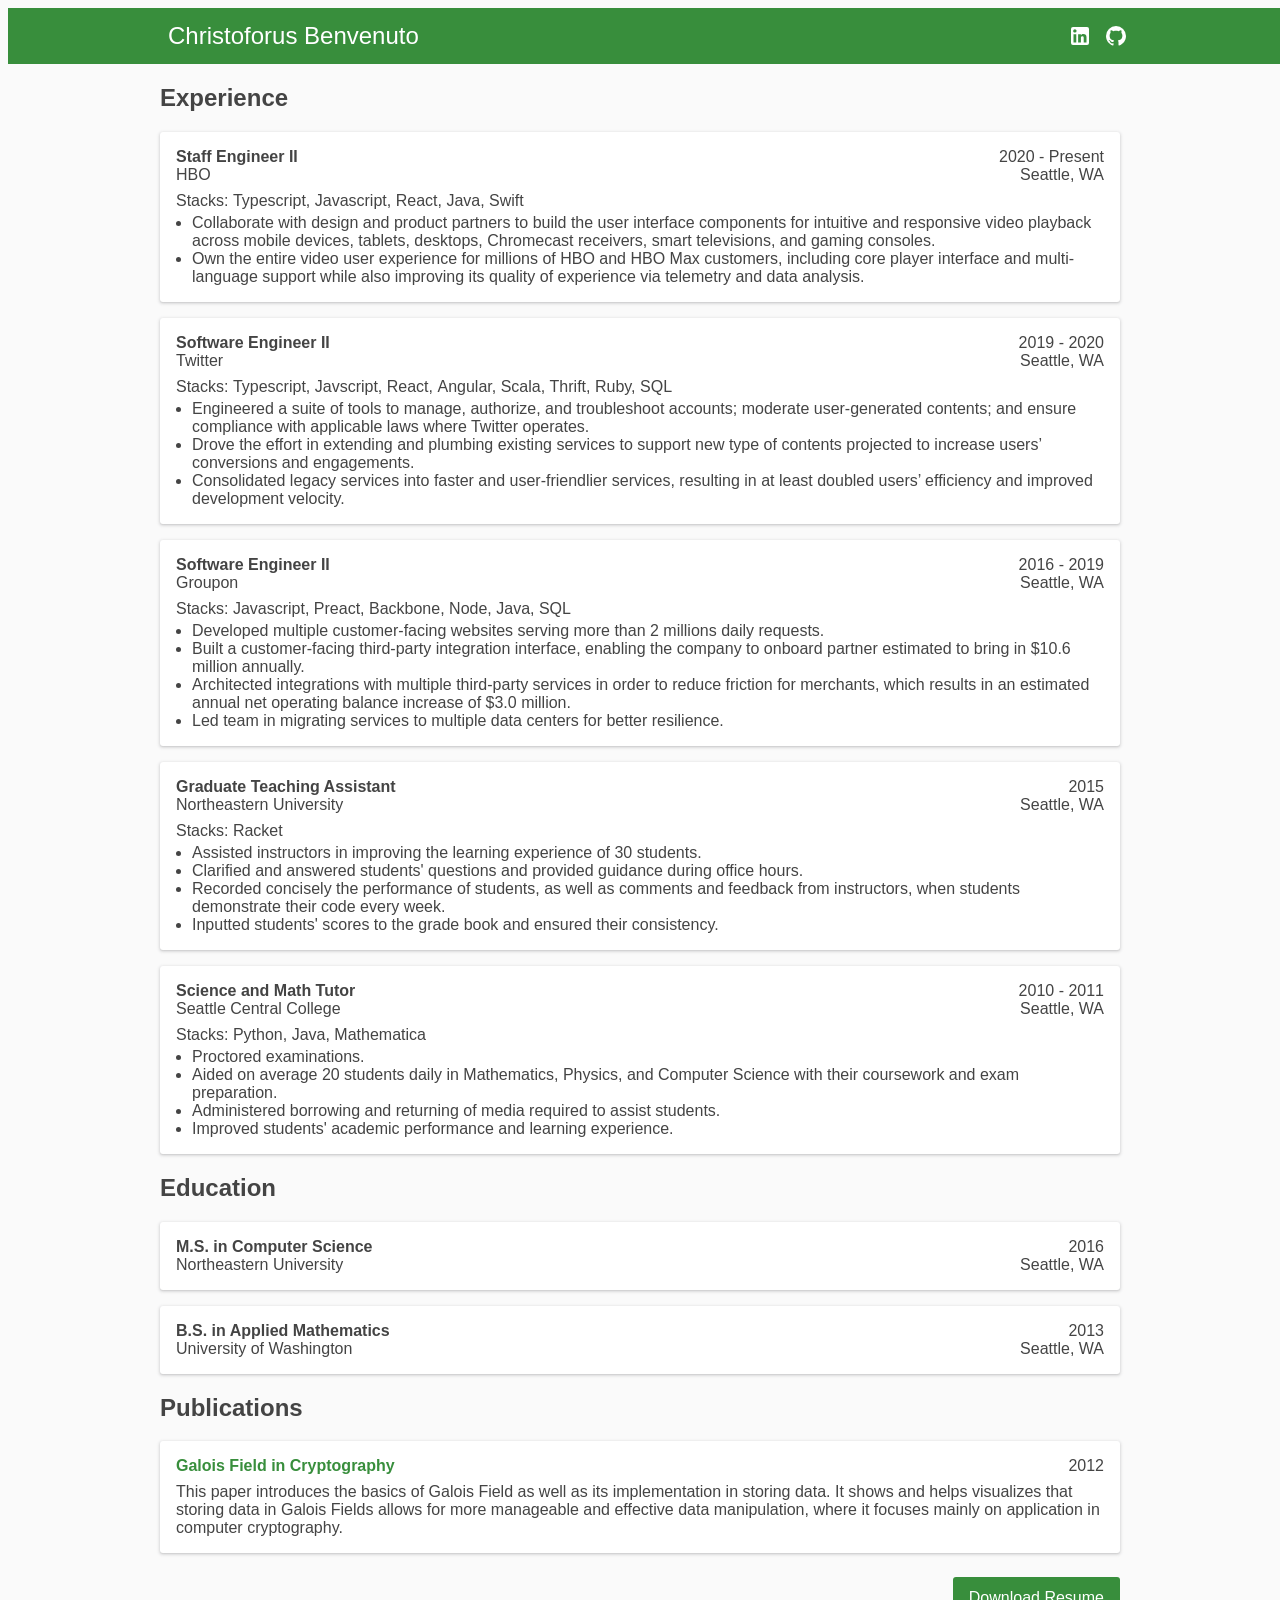
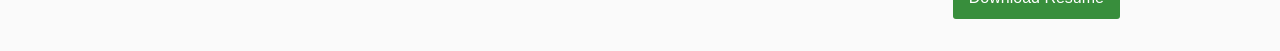
==== commit fd0befb3: "feat: rewrite bio" ====
--- a/index.html
+++ b/index.html
@@ -1 +1,620 @@
-<!DOCTYPE html><html lang="en"><head><meta charset="utf-8"><title>Christoforus Juan Benvenuto</title><meta name="viewport" content="width=device-width,initial-scale=1"><meta name="mobile-web-app-capable" content="yes"><meta name="apple-mobile-web-app-capable" content="yes"><link rel="manifest" href="/manifest.json"><meta name="theme-color" content="#673ab8"><link rel="shortcut icon" href="/favicon.ico"><link href="/style.a7858.css" rel="stylesheet"></head><body><div id="application"><header class="header__3QGkI"><div class="container__2zIUS container__1kV8t"><h1 class="brand__1YCsj">Christoforus J. Benvenuto</h1><div class="spacer__3-p0l"></div><div class="links__2vCnU"><a href="https://github.com/cbenv" target="_blank" class="link__koygZ"><svg style="width:24px;height:24px" viewBox="0 0 24 24"><path fill="#000000" d="M5,3H19A2,2 0 0,1 21,5V19A2,2 0 0,1 19,21H14.56C14.24,20.93 14.23,20.32 14.23,20.11L14.24,17.64C14.24,16.8 13.95,16.25 13.63,15.97C15.64,15.75 17.74,15 17.74,11.53C17.74,10.55 17.39,9.74 16.82,9.11C16.91,8.89 17.22,7.97 16.73,6.73C16.73,6.73 15.97,6.5 14.25,7.66C13.53,7.46 12.77,7.36 12,7.35C11.24,7.36 10.46,7.46 9.75,7.66C8.03,6.5 7.27,6.73 7.27,6.73C6.78,7.97 7.09,8.89 7.18,9.11C6.61,9.74 6.26,10.55 6.26,11.53C6.26,15 8.36,15.75 10.36,16C10.1,16.2 9.87,16.6 9.79,17.18C9.27,17.41 7.97,17.81 7.17,16.43C7.17,16.43 6.69,15.57 5.79,15.5C5.79,15.5 4.91,15.5 5.73,16.05C5.73,16.05 6.32,16.33 6.73,17.37C6.73,17.37 7.25,19.12 9.76,18.58L9.77,20.11C9.77,20.32 9.75,20.93 9.43,21H5A2,2 0 0,1 3,19V5A2,2 0 0,1 5,3Z"></path></svg></a><a href="https://www.linkedin.com/in/cbenv/" target="_blank" class="link__koygZ"><svg style="width:24px;height:24px" viewBox="0 0 24 24"><path fill="#000000" d="M19,3A2,2 0 0,1 21,5V19A2,2 0 0,1 19,21H5A2,2 0 0,1 3,19V5A2,2 0 0,1 5,3H19M18.5,18.5V13.2A3.26,3.26 0 0,0 15.24,9.94C14.39,9.94 13.4,10.46 12.92,11.24V10.13H10.13V18.5H12.92V13.57C12.92,12.8 13.54,12.17 14.31,12.17A1.4,1.4 0 0,1 15.71,13.57V18.5H18.5M6.88,8.56A1.68,1.68 0 0,0 8.56,6.88C8.56,5.95 7.81,5.19 6.88,5.19A1.69,1.69 0 0,0 5.19,6.88C5.19,7.81 5.95,8.56 6.88,8.56M8.27,18.5V10.13H5.5V18.5H8.27Z"></path></svg></a></div></div></header><div class="home__MseGd container__1kV8t"><div><h2>Experience</h2><div class="experience__2ZiOM card__2a8Ev"><div class="cardHeader__O7olh"><div><div class="position__M55GV row__1P9-N"><div class="title__Mumvi left__3omPa">Software Engineer II</div><div class="right__1rSqR">2019 - Present</div></div></div><div class="row__1P9-N"><div class="left__3omPa">Twitter</div><div class="right__1rSqR">Seattle, WA</div></div></div><div class="technologies__3emQ3"><span>Stacks: </span><span>TypeScript, React, Scala, Thrift, JavaScript, AngularJS, Ruby</span></div><ul class="duties__1hod4"><li>Build scalable and efficient systems in Scala and React to help drive efficiency and scale of operations</li><li>Drive user interfaces, distributed systems, and asynchronous programming to fight abuse, support new Twitter initiatives, managing user accounts, authorization, and troubleshooting</li><li>Perform agile development unit testing, run code reviews, and design documentation using Twitter’s best practices</li></ul></div><div class="experience__2ZiOM card__2a8Ev"><div class="cardHeader__O7olh"><div><div class="position__M55GV row__1P9-N"><div class="title__Mumvi left__3omPa">Software Engineer II</div><div class="right__1rSqR">2016 - 2019</div></div></div><div class="row__1P9-N"><div class="left__3omPa">Groupon</div><div class="right__1rSqR">Seattle, WA</div></div></div><div class="technologies__3emQ3"><span>Stacks: </span><span>JavaScript, Backbone, Preact, Node, Express, Java, SQL</span></div><ul class="duties__1hod4"><li>Developed multiple customer facing websites which serves more than 2 millions daily requests</li><li>Owned feature delivery, ranging from clarifying requirements, overseeing engineering plans, building prototypes, securing QA sign-off, to monitoring outcome</li><li>Built customer-facing third party integration interface, enabling the company to onboard partner estimated to bring in $10.6 millions annualized net operating balance</li><li>Led team in migrating services to multiple data centers for better resiliency and higher uptime</li><li>Built third party integration portal for merchants to reduce friction and increase supply, which results in estimated annual net operating balance increase of $3.0 millions</li></ul></div><div class="experience__2ZiOM card__2a8Ev"><div class="cardHeader__O7olh"><div><div class="position__M55GV row__1P9-N"><div class="title__Mumvi left__3omPa">Graduate Teaching Assistant</div><div class="right__1rSqR">2015</div></div></div><div class="row__1P9-N"><div class="left__3omPa">Northeastern University</div><div class="right__1rSqR">Seattle, WA</div></div></div><div class="technologies__3emQ3"><span>Stacks: </span><span>Racket (PLT Scheme)</span></div><ul class="duties__1hod4"><li>Assisted instructors in improving the learning experience of 30 students</li><li>Clarified and answered students' questions and provided guidance during office hours</li><li>Recorded concisely the performance and flaws of students, as well as comments and criticisms from instructors, when students demonstrate their code every week</li><li>Inputted students' scores to the grade book and ensured their consistency</li></ul></div><div class="experience__2ZiOM card__2a8Ev"><div class="cardHeader__O7olh"><div><div class="position__M55GV row__1P9-N"><div class="title__Mumvi left__3omPa">Science and Math Tutor</div><div class="right__1rSqR">2010 - 2011</div></div></div><div class="row__1P9-N"><div class="left__3omPa">Seattle Central College</div><div class="right__1rSqR">Seattle, WA</div></div></div><div class="technologies__3emQ3"><span>Stacks: </span><span>Python, Java, Mathematica</span></div><ul class="duties__1hod4"><li>Proctored examinations</li><li>Aided on average 20 students daily in Mathematics, Physics, and Computer Science with their coursework and exam preparation</li><li>Administered borrowing and returning of media required to assist students</li><li>Improved students' academic performance and learning experience</li></ul></div></div><div><h2>Education</h2><div class="diploma__1whPe card__2a8Ev"><div class="degree__3ffTL row__1P9-N"><div class="title__3GFWe left__3omPa">M.S. in Computer Science</div><div class="right__1rSqR">2016</div></div><div class="row__1P9-N"><div class="left__3omPa">Northeastern University</div><div class="right__1rSqR">Seattle, WA</div></div></div><div class="diploma__1whPe card__2a8Ev"><div class="degree__3ffTL row__1P9-N"><div class="title__3GFWe left__3omPa">B.S. in Applied and Computational Math Sciences</div><div class="right__1rSqR">2013</div></div><div class="row__1P9-N"><div class="left__3omPa">University of Washington</div><div class="right__1rSqR">Seattle, WA</div></div></div></div><div><h2>Publications</h2><div class="publication__1fI-Z card__2a8Ev"><div class="cardHeader__O7olh"><div class="row__1P9-N"><a href="assets/documents/galois.pdf" class="link__rtiwm left__3omPa" target="_blank"><div class="title__2XNfv">Galois Field in Cryptography</div></a><div class="right__1rSqR">2012</div></div></div><div>This paper introduces the basics of Galois Field as well as its implementation in storing data. It aims to show and help visualizes that storing data in Galois Fields allows for more manageable and effective data manipulation, where it focuses mainly on application in computer cryptography. Details on the algorithm for Advanced Encryption Standard (AES), which is an example of computer cryptography that utilizes Galois Field, is included.</div></div></div><div class="actionButtons__1u3Hs"><a href="assets/documents/resume.pdf" target="_blank" class="link__3xmmh"><div class="button__r4OeJ">Donwload Resume</div></a></div></div></div><script defer="defer" src="/bundle.c279a.js"></script><script>window.fetch||document.write('<script src="/polyfills.c4a62.js"><\/script>')</script></body></html>+<!doctype html>
+<html amp lang="en-us">
+
+<head>
+    <meta charset="utf-8">
+    <meta name="viewport" content="width=device-width,minimum-scale=1,initial-scale=1">
+    <meta name="description" content="Professional Profile of Christoforus Benvenuto">
+    <link rel="apple-touch-icon" sizes="180x180" href="/apple-touch-icon.png">
+    <link rel="icon" type="image/png" sizes="32x32" href="/assets/icons/favicon-32x32.png">
+    <link rel="icon" type="image/png" sizes="16x16" href="/assets/icons/favicon-16x16.png">
+    <link rel="shortcut icon" href="/assets/icons/favicon.ico">
+
+    <link rel="preload" as="script" href="https://cdn.ampproject.org/v0.js">
+    <script async src="https://cdn.ampproject.org/v0.js"></script>
+    <!-- Import other AMP Extensions here -->
+
+    <style amp-custom>
+        :root {
+            --header-height: 56px;
+            --theme-color: #388E3C;
+            --theme-color-negative: #FFFFFF;
+        }
+
+        body {
+            background-color: #FAFAFA;
+            font-family: Arial;
+            color: #444444;
+        }
+
+        a {
+            color: var(--theme-color);
+            text-decoration: none;
+        }
+
+        a:hover {
+            text-decoration: none;
+        }
+
+        ul {
+            margin: 0;
+        }
+
+        .container {
+            display: flex;
+            margin: 0 auto;
+            padding-left: 16px;
+            padding-right: 16px;
+        }
+
+        @media screen and (min-width: 608px) {
+            .container {
+                max-width: 576px;
+            }
+        }
+
+        @media screen and (min-width: 800px) {
+            .container {
+                max-width: 768px;
+            }
+        }
+
+        @media screen and (min-width: 992px) {
+            .container {
+                max-width: 960px;
+            }
+        }
+
+        .spacer {
+            flex: 1 1;
+        }
+
+        .break {
+            flex-basis: 100%;
+            width: 100%;
+            height: 0px;
+            overflow: hidden;
+            display: inline-block;
+        }
+
+        header {
+            position: fixed;
+            width: 100%;
+            height: var(--header-height);
+            background-color: var(--theme-color);
+            color: var(--theme-color-negative);
+        }
+
+        #header-title {
+            line-height: var(--header-height);
+            font-size: 1.5em;
+            font-weight: 400;
+        }
+
+        #header-title-short {
+            display: none;
+        }
+
+        @media (max-width: 360px) {
+            #header-title-full {
+                display: none;
+            }
+
+            #header-title-short {
+                display: block;
+            }
+        }
+
+        header+main {
+            padding-top: var(--header-height);
+        }
+
+        .header-link {
+            display: inline-block;
+            color: var(--theme-color-negative);
+            /* line-height: var(--header-height); */
+        }
+
+        .header-link svg {
+            margin: 16px 0 16px 8px;
+            vertical-align: middle;
+        }
+
+        main.container {
+            flex-direction: column;
+        }
+
+        ul.cards {
+            list-style-type: none;
+            padding-inline-start: 0;
+        }
+
+        .card {
+            background-color: #FFFFFF;
+            border-radius: 3px;
+            padding: 16px;
+            box-shadow: 0 1px 1px 0 rgba(60, 64, 67, .08),
+                0 1px 3px 1px rgba(60, 64, 67, .16);
+        }
+
+        .card:not(:last-child) {
+            margin-bottom: 16px;
+        }
+
+        .card .card-header {
+            display: flex;
+            flex-direction: row;
+            flex-wrap: wrap;
+        }
+
+        .card .card-header .card-title {
+            font-weight: 700;
+            order: 1;
+            flex: 1 0 50%;
+        }
+
+        .card .card-header .card-subtitle {
+            order: 3;
+            flex: 1 0 50%;
+        }
+
+        .card .card-header .date {
+            order: 2;
+            padding-left: 16px;
+        }
+
+        .card .card-header .location {
+            order: 4;
+            padding-left: 16px;
+        }
+
+        .card .card-content {
+            margin-top: 8px;
+        }
+
+        @media screen {
+            .card {
+                margin-left: -16px;
+                margin-right: -16px;
+            }
+        }
+
+        @media screen and (min-width: 608px) {
+            .card {
+                margin-left: 0;
+                margin-right: 0;
+            }
+        }
+
+        ul.tech-stacks {
+            list-style-type: none;
+            padding-inline-start: 0;
+            margin-top: 8px;
+            margin-bottom: 4px;
+        }
+
+        .tech-stacks::before {
+            content: "Stacks: "
+        }
+
+        .tech-stack {
+            display: inline-block
+        }
+
+        .tech-stack:not(:last-child)::after {
+            content: ", "
+        }
+
+        ul.duties {
+            list-style-type: disc;
+            padding-inline-start: 1em;
+        }
+
+        #action-buttons {
+            margin: 24px 0;
+            display: flex;
+            flex-direction: row-reverse;
+        }
+
+        .action-button {
+            padding: 12px 16px;
+            background-color: var(--theme-color);
+            color: var(--theme-color-negative);
+            font-weight: 500;
+            border-radius: 3px;
+        }
+
+        @media print {
+            body {
+                background-color: unset;
+            }
+
+            a {
+                color: unset;
+            }
+
+            .container {
+                max-width: unset;
+            }
+
+            header {
+                position: unset;
+                background-color: unset;
+                color: unset;
+            }
+
+            #header-links {
+                display: none;
+            }
+
+            header+main {
+                padding-top: 0;
+            }
+
+            .section-title {
+                break-after: avoid;
+                page-break-after: avoid;
+            }
+
+            .card {
+                background-color: none;
+                border: none;
+                padding: 0;
+                box-shadow: none;
+                break-inside: avoid;
+                page-break-inside: avoid;
+            }
+
+            #action-buttons {
+                display: none;
+            }
+        }
+    </style>
+
+    <style amp-boilerplate>
+        body {
+            -webkit-animation: -amp-start 8s steps(1, end) 0s 1 normal both;
+            -moz-animation: -amp-start 8s steps(1, end) 0s 1 normal both;
+            -ms-animation: -amp-start 8s steps(1, end) 0s 1 normal both;
+            animation: -amp-start 8s steps(1, end) 0s 1 normal both
+        }
+
+        @-webkit-keyframes -amp-start {
+            from {
+                visibility: hidden
+            }
+
+            to {
+                visibility: visible
+            }
+        }
+
+        @-moz-keyframes -amp-start {
+            from {
+                visibility: hidden
+            }
+
+            to {
+                visibility: visible
+            }
+        }
+
+        @-ms-keyframes -amp-start {
+            from {
+                visibility: hidden
+            }
+
+            to {
+                visibility: visible
+            }
+        }
+
+        @-o-keyframes -amp-start {
+            from {
+                visibility: hidden
+            }
+
+            to {
+                visibility: visible
+            }
+        }
+
+        @keyframes -amp-start {
+            from {
+                visibility: hidden
+            }
+
+            to {
+                visibility: visible
+            }
+        }
+    </style>
+    <noscript>
+        <style amp-boilerplate>
+            body {
+                -webkit-animation: none;
+                -moz-animation: none;
+                -ms-animation: none;
+                animation: none
+            }
+        </style>
+    </noscript>
+
+    <link rel="canonical" href="https://www.benvenuto.dev">
+    <title>Christoforus Benvenuto</title>
+    <link rel="manifest" href="/manifest.json">
+    <script type="application/ld+json">
+        {
+            "@context": "http://schema.org",
+            "@type": "WebPage",
+            "url": "https://www.benvenuto.dev",
+            "name": "Christoforus Benvenuto",
+            "headline": "Christoforus Benvenuto - Professional Profile",
+            "description": "Professional Profile of Christoforus Benvenuto",
+            "significantLink": "https://linkedin.com/in/cbenv",
+            "relatedLink": "https://github.com/cbenv",
+            "mainContentOfPage": {
+                "@type": "WebPageElement",
+                "cssSelector": "main"
+            },
+            "creator": {
+                "@type": "Person",
+                "givenName": "Christoforus",
+                "familyName": "Benvenuto",
+                "email": "christoforus@benvenuto.dev",
+                "jobTitle": "Software Engineer",
+                "knowsAbout": "Software Development",
+                "address": {
+                    "@type": "Place",
+                    "address": {
+                        "@type": "PostalAddress",
+                        "addressRegion": "Greater Seattle Area"
+                    }
+                },
+                "alumniOf": [
+                    {
+                        "@type": "CollegeOrUniversity",
+                        "name": "Northeastern University"
+                    },
+                    {
+                        "@type": "CollegeOrUniversity",
+                        "name": "University of Washington"
+                    }
+                ],
+                "knowsLanguage": [
+                    {
+                        "@type": "Language",
+                        "name": "English",
+                        "alternateName": "en"
+                    },
+                    {
+                        "@type": "Language",
+                        "name": "Indonesian",
+                        "alternateName": "id"
+                    }
+                ]
+            }
+        }
+    </script>
+</head>
+
+<body>
+    <header>
+        <div class="container">
+            <div id="header-title">
+                <span id="header-title-full">Christoforus Benvenuto</span>
+                <span id="header-title-short">Chris Benvenuto</span>
+            </div>
+            <div class="spacer"></div>
+            <div id="header-links">
+                <a class="header-link" href="https://www.linkedin.com/in/cbenv/" target="_blank">
+                    <svg style="width:24px;height:24px" viewBox="0 0 24 24">
+                        <title>LinkedIn</title>
+                        <path fill="currentColor"
+                            d="M19 3A2 2 0 0 1 21 5V19A2 2 0 0 1 19 21H5A2 2 0 0 1 3 19V5A2 2 0 0 1 5 3H19M18.5 18.5V13.2A3.26 3.26 0 0 0 15.24 9.94C14.39 9.94 13.4 10.46 12.92 11.24V10.13H10.13V18.5H12.92V13.57C12.92 12.8 13.54 12.17 14.31 12.17A1.4 1.4 0 0 1 15.71 13.57V18.5H18.5M6.88 8.56A1.68 1.68 0 0 0 8.56 6.88C8.56 5.95 7.81 5.19 6.88 5.19A1.69 1.69 0 0 0 5.19 6.88C5.19 7.81 5.95 8.56 6.88 8.56M8.27 18.5V10.13H5.5V18.5H8.27Z" />
+                    </svg>
+                </a>
+                <a class="header-link" href="https://github.com/cbenv" target="_blank">
+                    <svg style="width:24px;height:24px" viewBox="0 0 24 24">
+                        <title>GitHub</title>
+                        <path fill="currentColor"
+                            d="M12,2A10,10 0 0,0 2,12C2,16.42 4.87,20.17 8.84,21.5C9.34,21.58 9.5,21.27 9.5,21C9.5,20.77 9.5,20.14 9.5,19.31C6.73,19.91 6.14,17.97 6.14,17.97C5.68,16.81 5.03,16.5 5.03,16.5C4.12,15.88 5.1,15.9 5.1,15.9C6.1,15.97 6.63,16.93 6.63,16.93C7.5,18.45 8.97,18 9.54,17.76C9.63,17.11 9.89,16.67 10.17,16.42C7.95,16.17 5.62,15.31 5.62,11.5C5.62,10.39 6,9.5 6.65,8.79C6.55,8.54 6.2,7.5 6.75,6.15C6.75,6.15 7.59,5.88 9.5,7.17C10.29,6.95 11.15,6.84 12,6.84C12.85,6.84 13.71,6.95 14.5,7.17C16.41,5.88 17.25,6.15 17.25,6.15C17.8,7.5 17.45,8.54 17.35,8.79C18,9.5 18.38,10.39 18.38,11.5C18.38,15.32 16.04,16.16 13.81,16.41C14.17,16.72 14.5,17.33 14.5,18.26C14.5,19.6 14.5,20.68 14.5,21C14.5,21.27 14.66,21.59 15.17,21.5C19.14,20.16 22,16.42 22,12A10,10 0 0,0 12,2Z" />
+                    </svg>
+                </a>
+            </div>
+        </div>
+    </header>
+    <main class="container">
+        <section id="experience">
+            <h2 class="section-title">Experience</h2>
+            <ul class="cards">
+                <li class="card">
+                    <div class="card-header">
+                        <div class="job-title card-title">Staff Engineer II</div>
+                        <div class="card-subtitle">HBO</div>
+                        <div class="date">2020 - Present</div>
+                        <div class="location">Seattle, WA</div>
+                    </div>
+                    <div class="card-content">
+                        <ul class="tech-stacks">
+                            <li class="tech-stack">Typescript</li>
+                            <li class="tech-stack">Javascript</li>
+                            <li class="tech-stack">React</li>
+                            <li class="tech-stack">Java</li>
+                            <li class="tech-stack">Swift</li>
+                        </ul>
+                        <ul class="duties">
+                            <li class="duty">Collaborate with design and product partners to build the user
+                                interface
+                                components for intuitive and responsive video playback across mobile devices,
+                                tablets,
+                                desktops, Chromecast receivers, smart televisions, and gaming consoles.</li>
+                            <li class="duty">Own the entire video user experience for millions of HBO and HBO Max
+                                customers, including core player interface and multi-language support while also
+                                improving its quality of experience via telemetry and data analysis.</li>
+                        </ul>
+                    </div>
+                </li>
+                <li class="card">
+                    <div class="card-header">
+                        <div class="job-title card-title">Software Engineer II</div>
+                        <div class="card-subtitle">Twitter</div>
+                        <div class="date">2019 - 2020</div>
+                        <div class="location">Seattle, WA</div>
+                    </div>
+                    <div class="card-content">
+                        <ul class="tech-stacks">
+                            <li class="tech-stack">Typescript</li>
+                            <li class="tech-stack">Javscript</li>
+                            <li class="tech-stack">React</li>
+                            <li class="tech-stack">Angular</li>
+                            <li class="tech-stack">Scala</li>
+                            <li class="tech-stack">Thrift</li>
+                            <li class="tech-stack">Ruby</li>
+                            <li class="tech-stack">SQL</li>
+                        </ul>
+                        <ul class="duties">
+                            <li class="duty">Engineered a suite of tools to manage, authorize, and troubleshoot
+                                accounts; moderate user-generated contents; and ensure compliance with applicable
+                                laws
+                                where Twitter operates.</li>
+                            <li class="duty">Drove the effort in extending and plumbing existing services to support
+                                new
+                                type of contents projected to increase users’ conversions and engagements.</li>
+                            <li class="duty">Consolidated legacy services into faster and user-friendlier services,
+                                resulting in at least doubled users’ efficiency and improved development velocity.
+                            </li>
+                        </ul>
+                    </div>
+                </li>
+                <li class="card">
+                    <div class="card-header">
+                        <div class="job-title card-title">Software Engineer II</div>
+                        <div class="card-subtitle">Groupon</div>
+                        <div class="date">2016 - 2019</div>
+                        <div class="location">Seattle, WA</div>
+                    </div>
+                    <div class="card-content">
+                        <ul class="tech-stacks">
+                            <li class="tech-stack">Javascript</li>
+                            <li class="tech-stack">Preact</li>
+                            <li class="tech-stack">Backbone</li>
+                            <li class="tech-stack">Node</li>
+                            <li class="tech-stack">Java</li>
+                            <li class="tech-stack">SQL</li>
+                        </ul>
+                        <ul class="duties">
+                            <li class="duty">Developed multiple customer-facing websites serving more than 2
+                                millions
+                                daily requests.</li>
+                            <li class="duty">Built a customer-facing third-party integration interface, enabling the
+                                company to onboard partner estimated to bring in $10.6 million annually.</li>
+                            <li class="duty">Architected integrations with multiple third-party services in order to
+                                reduce friction for merchants, which results in an estimated annual net operating
+                                balance increase of $3.0 million.</li>
+                            <li class="duty">Led team in migrating services to multiple data centers for better
+                                resilience.</li>
+                        </ul>
+                    </div>
+                </li>
+                <li class="card">
+                    <div class="card-header">
+                        <div class="job-title card-title">Graduate Teaching Assistant</div>
+                        <div class="card-subtitle">Northeastern University</div>
+                        <div class="date">2015</div>
+                        <div class="location">Seattle, WA</div>
+                    </div>
+                    <div class="card-content">
+                        <ul class="tech-stacks">
+                            <li class="tech-stack">Racket</li>
+                        </ul>
+                        <ul class="duties">
+                            <li class="duty">Assisted instructors in improving the learning experience of 30 students.
+                            </li>
+                            <li class="duty">Clarified and answered students' questions and provided guidance during
+                                office hours.</li>
+                            <li class="duty">Recorded concisely the performance of students, as well as comments and
+                                feedback from instructors, when students demonstrate their code every week.</li>
+                            <li class="duty">Inputted students' scores to the grade book and ensured their consistency.
+                            </li>
+                        </ul>
+                    </div>
+                </li>
+                <li class="card">
+                    <div class="card-header">
+                        <div class="job-title card-title">Science and Math Tutor</div>
+                        <div class="card-subtitle">Seattle Central College</div>
+                        <div class="date">2010 - 2011</div>
+                        <div class="location">Seattle, WA</div>
+                    </div>
+                    <div class="card-content">
+                        <ul class="tech-stacks">
+                            <li class="tech-stack">Python</li>
+                            <li class="tech-stack">Java</li>
+                            <li class="tech-stack">Mathematica</li>
+                        </ul>
+                        <ul class="duties">
+                            <li class="duty">Proctored examinations.</li>
+                            <li class="duty">Aided on average 20 students daily in Mathematics, Physics, and Computer
+                                Science with their coursework and exam preparation.</li>
+                            <li class="duty">Administered borrowing and returning of media required to assist students.
+                            </li>
+                            <li class="duty">Improved students' academic performance and learning experience.</li>
+                        </ul>
+                    </div>
+                </li>
+            </ul>
+        </section>
+        <section id="education">
+            <h2 class="section-title">Education</h2>
+            <ul class="cards">
+                <li class="card">
+                    <div class="card-header">
+                        <div class="degree card-title">M.S. in Computer Science</div>
+                        <div class="institution card-subtitle">Northeastern University</div>
+                        <div class="date">2016</div>
+                        <div class="location">Seattle, WA</div>
+                    </div>
+                </li>
+                <li class="card">
+                    <div class="card-header">
+                        <div class="degree card-title">B.S. in Applied Mathematics</div>
+                        <div class="institution card-subtitle">University of Washington</div>
+                        <div class="date">2013</div>
+                        <div class="location">Seattle, WA</div>
+                    </div>
+                </li>
+            </ul>
+        </section>
+        <section id="publications">
+            <h2 class="section-title">Publications</h2>
+            <ul class="cards">
+                <li class="card">
+                    <div class="card-header">
+                        <div class="publication-title card-title">
+                            <a href="/assets/documents/galois.pdf" target="_blank">
+                                Galois Field in Cryptography
+                            </a>
+                        </div>
+                        <div class="publication-date date">2012</div>
+                    </div>
+                    <div class="card-content">
+                        This paper introduces the basics of Galois Field as well as its implementation in storing data.
+                        It shows and helps visualizes that storing data in Galois Fields allows for more
+                        manageable and effective data manipulation, where it focuses mainly on application in computer
+                        cryptography.
+                    </div>
+                </li>
+            </ul>
+        </section>
+        <div id="action-buttons">
+            <a href="/assets/documents/resume.pdf" target="_blank">
+                <div class="action-button">
+                    Download Resume
+                </div>
+            </a>
+        </div>
+    </main>
+</body>
+
+</html>
